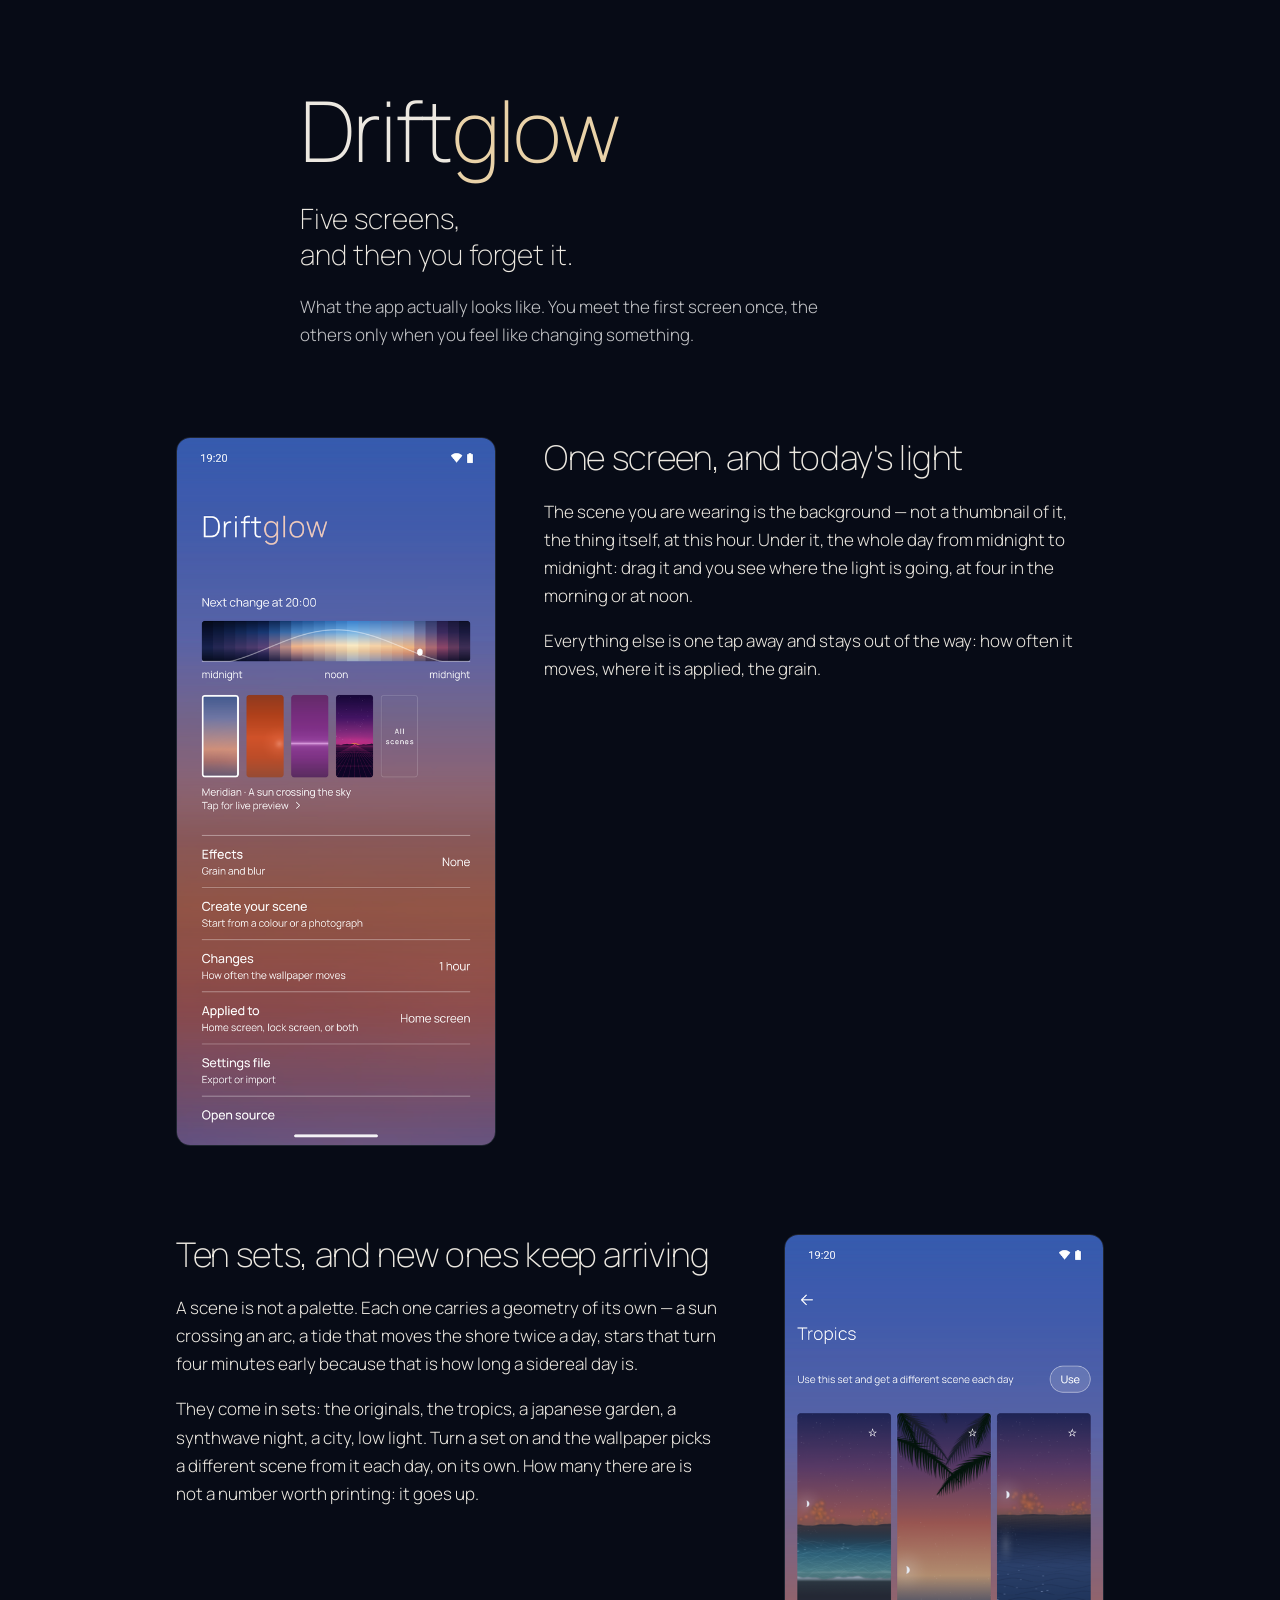
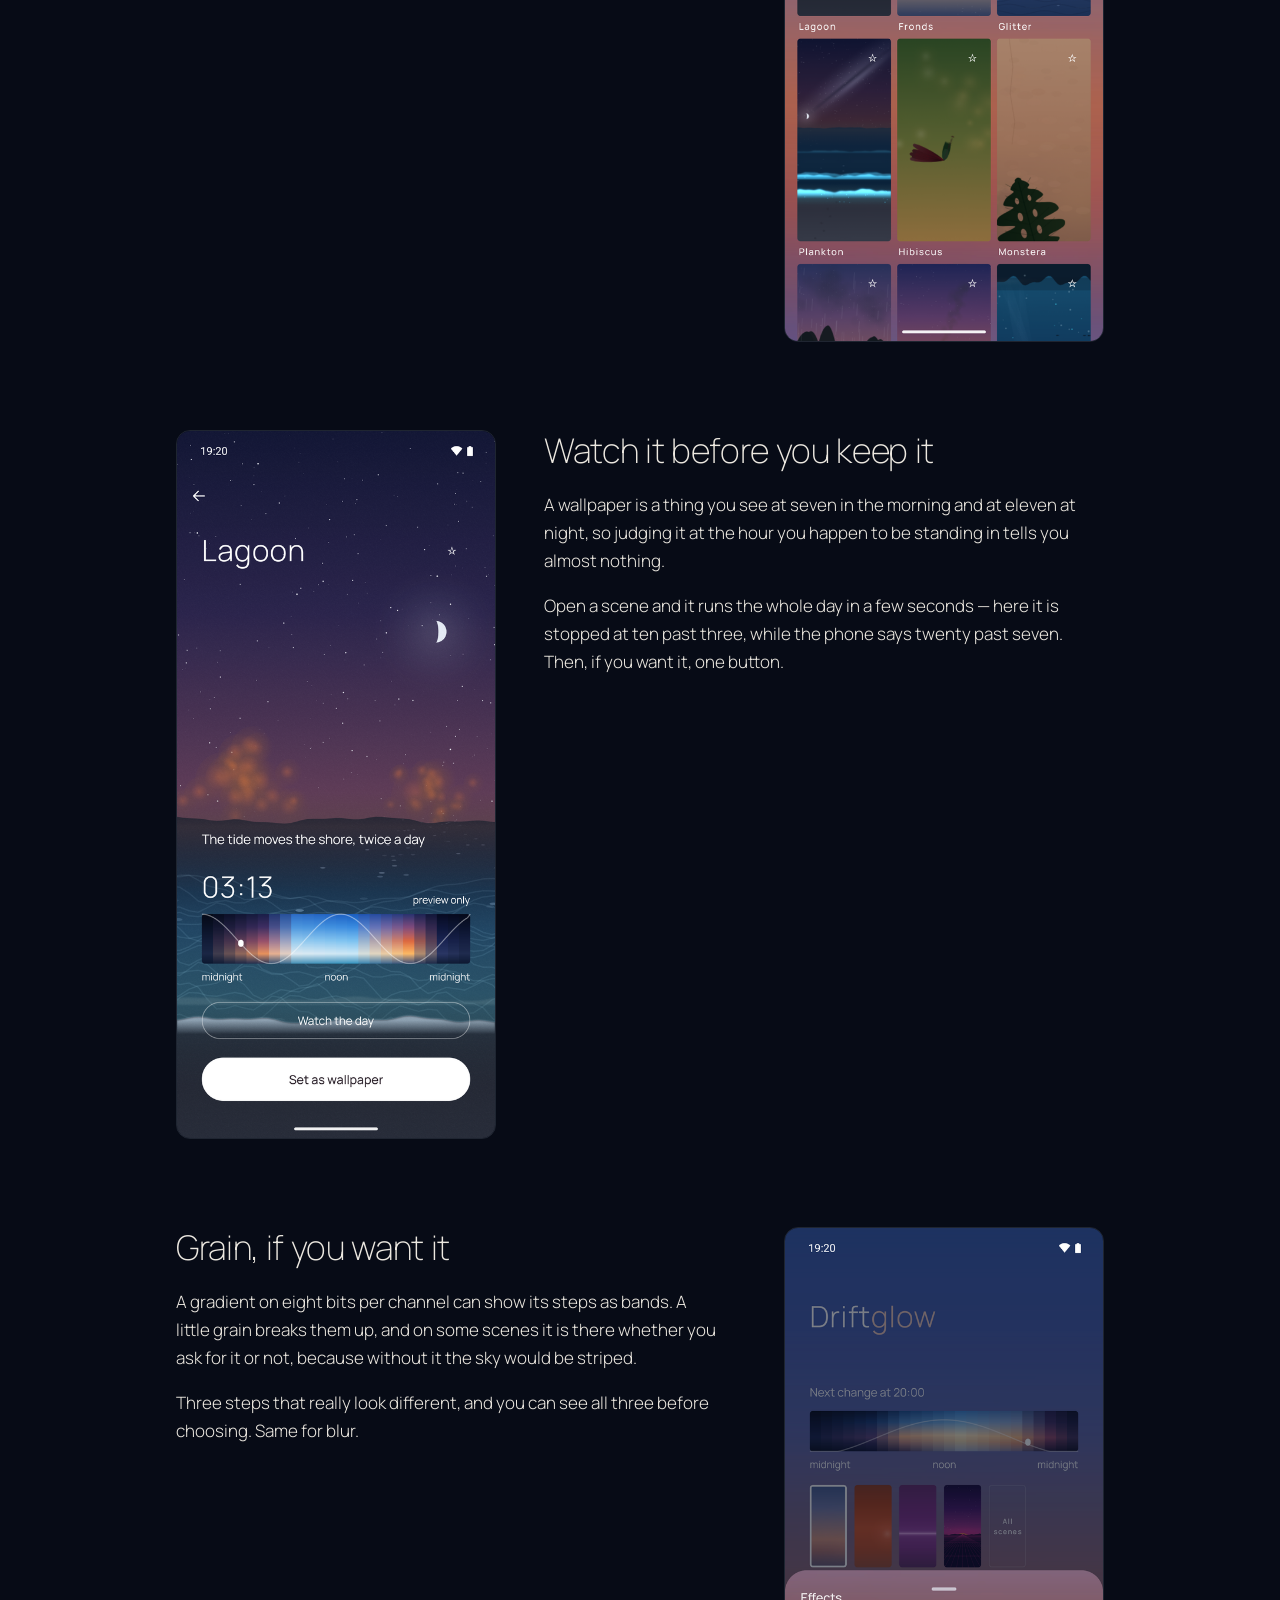
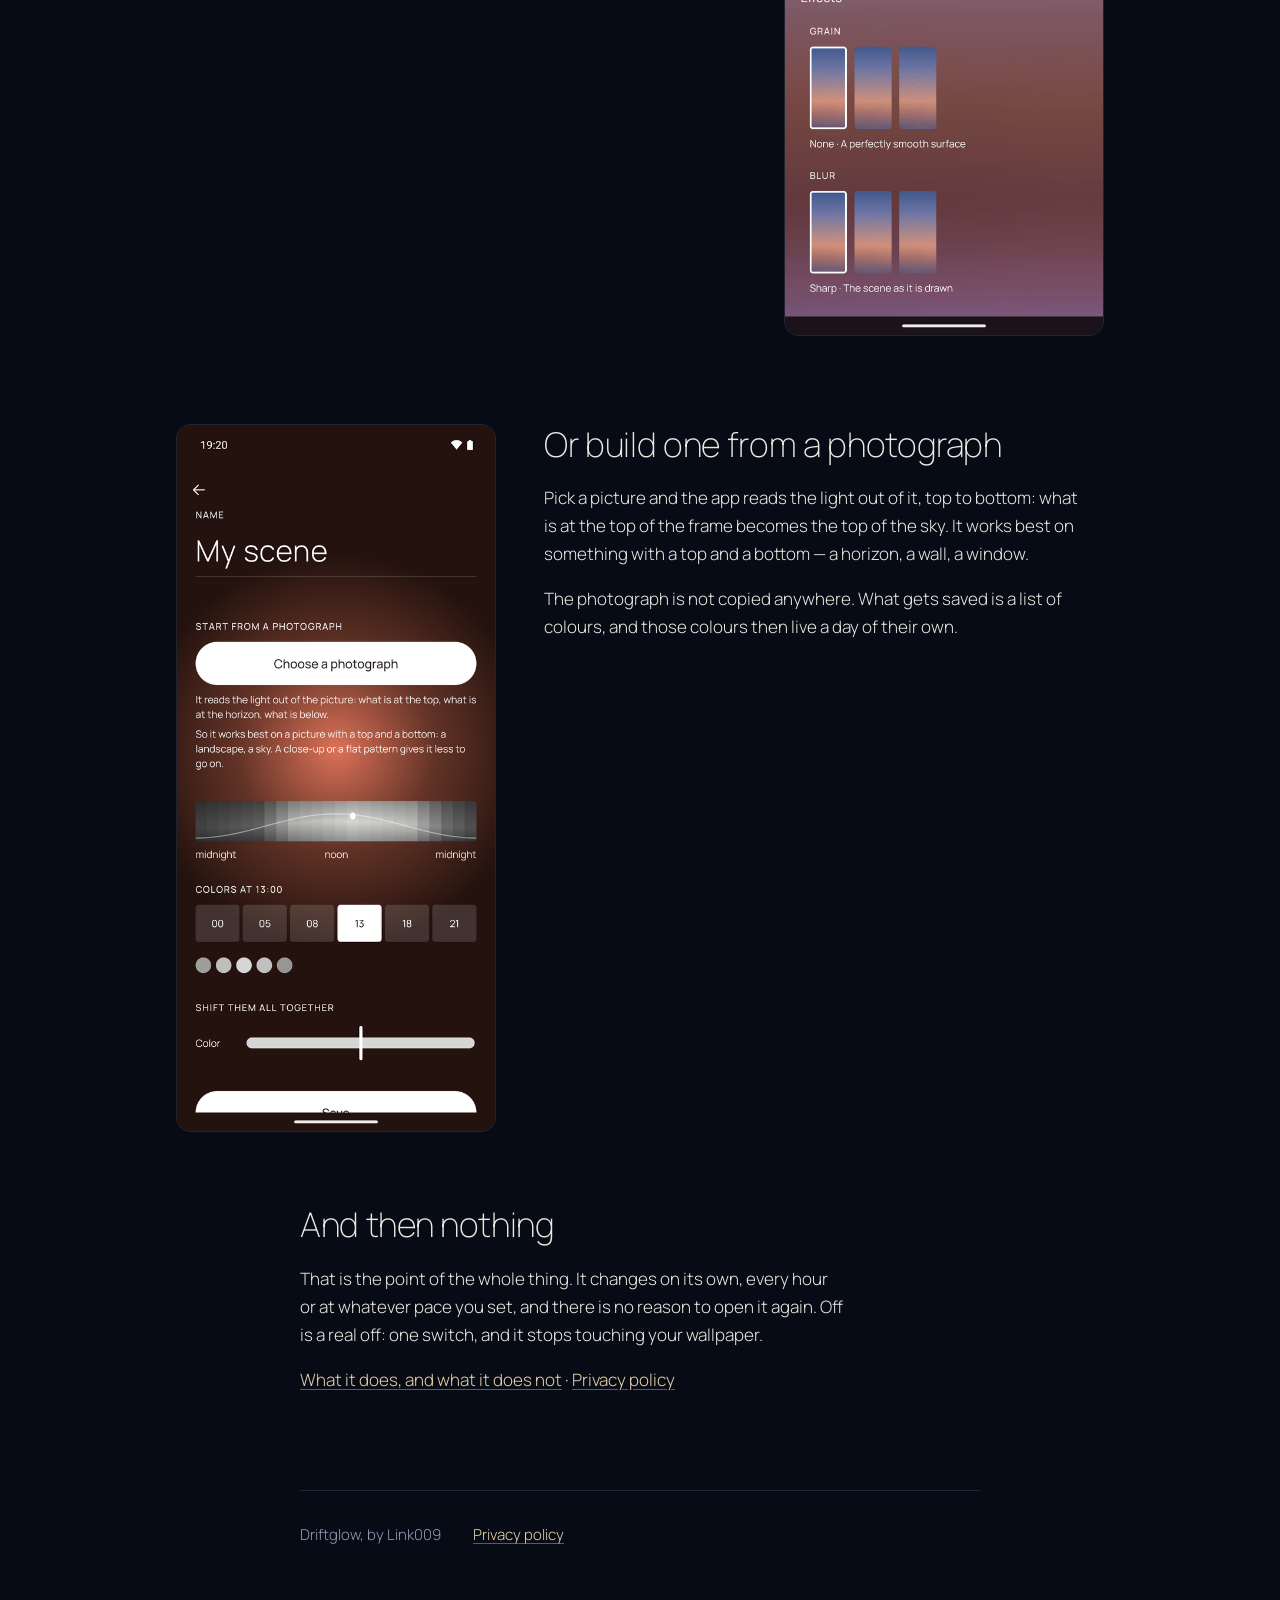
==== how.html @ 46e2f11a "Add files via upload" ====
<!doctype html>
<html lang="en">
<head>
<meta charset="utf-8">
<meta name="viewport" content="width=device-width, initial-scale=1">
<title>Using Driftglow — five screens, and then you forget it</title>
<meta name="description" content="What Driftglow looks like: today's scene, the collections, watching a scene before you keep it, grain and blur, and a scene built from your own photograph.">
<meta name="color-scheme" content="dark">
<link rel="icon" href="img/icon.png">
<link rel="preconnect" href="https://fonts.googleapis.com">
<link rel="preconnect" href="https://fonts.gstatic.com" crossorigin>
<link rel="stylesheet" href="https://fonts.googleapis.com/css2?family=Manrope:wght@200;300;500&display=swap">
<link rel="stylesheet" href="style.css">
</head>
<body>

<!--
    Le schermate sono dell'app vera, non disegni: build di release, emulatore
    Android 16, barra di sistema in vetrina - orologio fermo, niente notifiche,
    nessuna icona che dica "emulatore". Si rifanno con
    `DRIFTGLOW_VETRINA=1 bash tools/schermate.sh 36`.

    L'ora e' sempre le 19:20, in tutte, perche' una vetrina in cui l'orologio
    salta di schermata in schermata si legge come un fotomontaggio.
-->

<div class="page">

<header class="masthead">
    <h1 class="wordmark">Drift<span class="glow">glow</span></h1>
    <p class="tagline">Five screens,<br>and then you forget it.</p>
    <p class="standfirst">
        What the app actually looks like. You meet the first screen once, the
        others only when you feel like changing something.
    </p>
</header>

<section class="feature">
    <img class="card" src="img/app/home.png" width="540" height="1200"
         alt="The Driftglow home screen at 19:20: the Meridian scene behind, the day strip from midnight to midnight with a marker near evening, four scene thumbnails, and rows for effects, changes and where the wallpaper is applied.">
    <div>
        <h2>One screen, and today's light</h2>
        <p>
            The scene you are wearing is the background — not a thumbnail of
            it, the thing itself, at this hour. Under it, the whole day from
            midnight to midnight: drag it and you see where the light is
            going, at four in the morning or at noon.
        </p>
        <p>
            Everything else is one tap away and stays out of the way: how
            often it moves, where it is applied, the grain.
        </p>
    </div>
</section>

<section class="feature flip">
    <img class="card" src="img/app/collection.png" width="540" height="1200"
         alt="The Tropics collection: nine scenes side by side — a lagoon with a crescent moon, palm fronds against a violet sky, glowing plankton on dark water, a hibiscus, a monstera leaf.">
    <div>
        <h2>Ten sets, and new ones keep arriving</h2>
        <p>
            A scene is not a palette. Each one carries a geometry of its own —
            a sun crossing an arc, a tide that moves the shore twice a day,
            stars that turn four minutes early because that is how long a
            sidereal day is.
        </p>
        <p>
            They come in sets: the originals, the tropics, a japanese garden,
            a synthwave night, a city, low light. Turn a set on and the
            wallpaper picks a different scene from it each day, on its own.
            How many there are is not a number worth printing: it goes up.
        </p>
    </div>
</section>

<section class="feature">
    <img class="card" src="img/app/scene.png" width="540" height="1200"
         alt="The Lagoon scene open at 03:13, marked preview only: a crescent moon over a dark lagoon, the day strip below, and two buttons — Watch the day, and Set as wallpaper.">
    <div>
        <h2>Watch it before you keep it</h2>
        <p>
            A wallpaper is a thing you see at seven in the morning and at
            eleven at night, so judging it at the hour you happen to be
            standing in tells you almost nothing.
        </p>
        <p>
            Open a scene and it runs the whole day in a few seconds — here it
            is stopped at ten past three, while the phone says twenty past
            seven. Then, if you want it, one button.
        </p>
    </div>
</section>

<section class="feature flip">
    <img class="card" src="img/app/effects.png" width="540" height="1200"
         alt="The effects sheet: three grain previews side by side, from a perfectly smooth surface to a visible texture, and below them three blur previews.">
    <div>
        <h2>Grain, if you want it</h2>
        <p>
            A gradient on eight bits per channel can show its steps as bands.
            A little grain breaks them up, and on some scenes it is there
            whether you ask for it or not, because without it the sky would be
            striped.
        </p>
        <p>
            Three steps that really look different, and you can see all three
            before choosing. Same for blur.
        </p>
    </div>
</section>

<section class="feature">
    <img class="card" src="img/app/create.png" width="540" height="1200"
         alt="The scene editor: a name, a button to choose a photograph, the day strip, six key hours from midnight to nine at night, and a slider that shifts all the colours together.">
    <div>
        <h2>Or build one from a photograph</h2>
        <p>
            Pick a picture and the app reads the light out of it, top to
            bottom: what is at the top of the frame becomes the top of the
            sky. It works best on something with a top and a bottom — a
            horizon, a wall, a window.
        </p>
        <p>
            The photograph is not copied anywhere. What gets saved is a list
            of colours, and those colours then live a day of their own.
        </p>
    </div>
</section>

<!-- Senza immagine, quindi senza `.feature`: quella e' una griglia a due
     colonne, e una colonna vuota schiaccerebbe il testo in venti rem. -->
<section>
    <div>
        <h2>And then nothing</h2>
        <p>
            That is the point of the whole thing. It changes on its own, every
            hour or at whatever pace you set, and there is no reason to open
            it again. Off is a real off: one switch, and it stops touching
            your wallpaper.
        </p>
        <p class="fine">
            <a href="index.html">What it does, and what it does not</a> ·
            <a href="privacy.html">Privacy policy</a>
        </p>
    </div>
</section>

<footer>
    <span>Driftglow, by Link009</span>
    <a href="privacy.html">Privacy policy</a>
</footer>

</div>

</body>
</html>
---- style.css ----
/*
    The colors are not chosen here: they are taken.

    Every value below is one of the color stops of Meridian, the app's first
    scene, copied from its source. Same rule as the icon and the store cards:
    the site's color and the product's color are the same number.
*/
:root {
    --night: #050a19;
    --deep: #0a1230;
    --slate: #17214c;
    --dusk: #251f4c;
    --rose: #8e4668;
    --amber: #f0b389;
    --sky-blue: #79b4e4;
    --cream: #faeac4;
    --sand: #e9d2a8;

    --ground: #070b16;
    --text: #ece8e0;
    --muted: #8f9db4;
    --on-sky: rgba(255, 255, 255, 0.76);
    --rule: rgba(155, 175, 194, 0.16);

    --measure: 34rem;
    --page: 46rem;
    --wide: 58rem;
}

*,
*::before,
*::after {
    box-sizing: border-box;
}

html {
    -webkit-text-size-adjust: 100%;
}

body {
    margin: 0;
    background: var(--ground);
    color: var(--text);
    font-family: Manrope, "Segoe UI", system-ui, sans-serif;
    font-weight: 300;
    font-size: 1.0625rem;
    line-height: 1.65;
    -webkit-font-smoothing: antialiased;
}

.page {
    max-width: var(--page);
    margin: 0 auto;
    padding: 0 1.75rem;
}

/* ------------------------------------------------------------------ sky */

.hero {
    position: relative;
    isolation: isolate;
    padding-bottom: 4rem;
}

/*
    The sky at the current hour.

    day.js paints the real gradient from day.json; this is the fallback for
    when scripts do not run - a still day rather than a black rectangle.
*/
.sky {
    position: absolute;
    inset: 0;
    z-index: -2;
    background: linear-gradient(
        to bottom,
        #3477c1 0%,
        var(--sky-blue) 30%,
        var(--cream) 62%,
        var(--sand) 72%,
        #8a93ad 100%
    );
}

/*
    The veil, the same idea the app calls Ink.

    Without it, at noon a white heading would land on the cream horizon band
    and disappear. It is not uniform: heavier at the top where the text is,
    nearly opaque at the bottom where the sky dissolves into the page.
*/
.hero::after {
    content: "";
    position: absolute;
    inset: 0;
    z-index: -1;
    background: linear-gradient(
        to bottom,
        rgba(7, 11, 22, 0.52) 0%,
        rgba(7, 11, 22, 0.38) 34%,
        rgba(7, 11, 22, 0.62) 64%,
        rgba(7, 11, 22, 0.94) 88%,
        rgb(7, 11, 22) 100%
    );
}

/* --------------------------------------------------------------- header */

.masthead {
    padding: 5.5rem 0 0;
}

.wordmark {
    font-size: clamp(3rem, 11vw, 5.25rem);
    font-weight: 200;
    letter-spacing: -0.02em;
    line-height: 1;
    margin: 0;
}

.wordmark .glow {
    color: var(--sand);
}

.tagline {
    font-size: clamp(1.25rem, 3.4vw, 1.75rem);
    font-weight: 200;
    line-height: 1.3;
    margin: 1.75rem 0 0;
}

.standfirst {
    color: var(--on-sky);
    max-width: var(--measure);
    margin: 1.25rem 0 0;
}

/* ------------------------------------------------------------ the strip */

.day {
    margin: 3.5rem 0 0;
}

/*
    Twenty-four columns, one per hour, each holding that hour's vertical
    gradient: the same thing the app shows under its title.

    The background declared here is the no-JavaScript fallback, covered by the
    columns as soon as they arrive.
*/
.ribbon {
    position: relative;
    display: flex;
    height: 5.5rem;
    border-radius: 0.5rem;
    overflow: hidden;
    background: linear-gradient(
        to right,
        #17214c 0%,
        #5b4276 21%,
        #f0b389 33%,
        #faeac4 54%,
        #f0b47e 75%,
        #8e4668 88%,
        #17214c 100%
    );
}

.ribbon.live {
    cursor: ew-resize;
    touch-action: none;
}

.ribbon .col {
    flex: 1 1 0;
}

.ribbon .mark {
    position: absolute;
    top: 0;
    bottom: 0;
    width: 2px;
    margin-left: -1px;
    background: #fff;
    box-shadow: 0 0 10px rgba(0, 0, 0, 0.55);
    transition: left 0.18s ease-out;
}

.ribbon:focus-visible {
    outline: 2px solid var(--sand);
    outline-offset: 3px;
}

.day-labels {
    display: flex;
    justify-content: space-between;
    margin: 0.625rem 0 0;
    color: var(--on-sky);
    font-size: 0.875rem;
}

.day-hint {
    margin: 1.5rem 0 0;
    color: var(--on-sky);
    font-size: 0.9375rem;
}

/*
    L'invito a vedere l'app.

    Un bordo e non una sottolineatura: dentro un paragrafo il link si legge
    come una nota, qui deve leggersi come una porta. Tondo e sottile perche'
    sta sopra il cielo, e un rettangolo pieno li' sarebbe un francobollo
    appiccicato sul gradiente.
*/
.guarda {
    margin: 2.25rem 0 0;
}

.guarda a {
    display: inline-block;
    padding: 0.7rem 1.2rem;
    border: 1px solid rgba(240, 179, 137, 0.35);
    border-radius: 999px;
    color: var(--amber);
    text-decoration: none;
    font-size: 0.9375rem;
    transition: border-color 0.18s ease, background-color 0.18s ease;
}

.guarda a:hover {
    border-color: var(--amber);
    background: rgba(240, 179, 137, 0.08);
}

/* -------------------------------------------------------------- sections */

section {
    padding: 4.5rem 0 0;
}

h2 {
    font-size: clamp(1.5rem, 4vw, 2.125rem);
    font-weight: 200;
    letter-spacing: -0.01em;
    line-height: 1.2;
    margin: 0 0 1.25rem;
}

p {
    max-width: var(--measure);
}

/*
    Card and text side by side, and the card changes side.

    The cards step outside the text column because inside it their headline
    would be unreadable, and a card you cannot read may as well be a
    screenshot. Alternating the side gives the page a rhythm.

    They are the very same images that go on the Play Store, drawn by the app
    from its own components.
*/
.feature {
    position: relative;
    left: 50%;
    transform: translateX(-50%);
    width: min(var(--wide), calc(100vw - 3.5rem));
    display: grid;
    grid-template-columns: minmax(0, 20rem) minmax(0, 1fr);
    gap: 3rem;
    align-items: start;
    padding-top: 5.5rem;
}

/*
    Flipping is not only reordering.

    The columns are narrow-wide; sending the card last with `order` put it in
    the wide one and it came out twice the size of the others. The measures
    have to swap with it.
*/
.feature.flip {
    grid-template-columns: minmax(0, 1fr) minmax(0, 20rem);
}

.feature.flip .card {
    order: 2;
}

.card {
    width: 100%;
    height: auto;
    display: block;
    border-radius: 0.875rem;
    border: 1px solid var(--rule);
}

.plain {
    list-style: none;
    padding: 0;
    margin: 0;
    max-width: var(--measure);
}

.plain li {
    padding: 0.5rem 0 0.5rem 1.5rem;
    position: relative;
}

.plain li::before {
    content: "";
    position: absolute;
    left: 0;
    top: 1.4em;
    width: 0.5rem;
    height: 1px;
    background: var(--sand);
}

/* ------------------------------------------------------------- timeline */

/*
    The roadmap is drawn as a day, because the product is.

    The first version was a hairline rule with round dots, solid above and
    dashed below. It said the right thing and it said it in a language the app
    does not speak: nowhere in Driftglow is there a dashed border.

    So the rule became a gradient, and the dots became hours of it. Each
    shipped item takes its color from where it sits - deep blue, sky, cream,
    sand, rose - which is a day from before dawn to after sunset, and is
    exactly how a scene is written: a handful of key colors at a handful of key
    hours. Five things that exist, five hours of light.

    Then the light runs out. What is not built yet gets no color and no glow,
    only a faint ring on a rule that has faded to almost nothing - the part of
    the day that has not happened. Nobody has to be told which half is which.
*/
.eyebrow {
    margin: 3.5rem 0 1.75rem;
    font-size: 0.8125rem;
    letter-spacing: 0.14em;
    text-transform: uppercase;
    color: var(--muted);
}

.timeline {
    position: relative;
    list-style: none;
    margin: 0;
    padding: 0;
    max-width: var(--measure);
}

/*
    One rule for the whole list, not a segment per item.

    A gradient only reads as a gradient if it runs across the whole thing;
    cut into five pieces, each piece is a flat color and the day is gone.
*/
.timeline::before {
    content: "";
    position: absolute;
    left: 0.28125rem;
    top: 1rem;
    bottom: 1.75rem;
    width: 1px;
    background: linear-gradient(
        to bottom,
        var(--slate) 0%,
        var(--sky-blue) 22%,
        var(--cream) 46%,
        var(--sand) 66%,
        var(--amber) 82%,
        var(--rose) 96%,
        transparent 100%
    );
}

.timeline li {
    position: relative;
    padding: 0 0 2.25rem 2.25rem;
}

/*
    The dot is a light, not a bullet.

    A flat disc on a dark ground reads as punctuation. The halo is what makes
    it read as something lit, and it is the same trick the scenes use: a small
    core and a wide, very faint surround.
*/
.timeline li::after {
    content: "";
    position: absolute;
    left: 0;
    top: 0.5rem;
    width: 0.4375rem;
    height: 0.4375rem;
    border-radius: 50%;
    background: var(--sand);
    box-shadow: 0 0 0.75rem 0.0625rem currentColor;
    color: var(--sand);
}

.timeline li:nth-child(1)::after { background: var(--sky-blue); color: rgba(121, 180, 228, 0.55); }
.timeline li:nth-child(2)::after { background: var(--cream);    color: rgba(250, 234, 196, 0.5); }
.timeline li:nth-child(3)::after { background: var(--sand);     color: rgba(233, 210, 168, 0.5); }
.timeline li:nth-child(4)::after { background: var(--amber);    color: rgba(240, 179, 137, 0.55); }
.timeline li:nth-child(5)::after { background: var(--rose);     color: rgba(142, 70, 104, 0.75); }

/* ------------------------------------------- the part of the day to come */

.timeline.ahead::before {
    background: linear-gradient(
        to bottom,
        rgba(155, 175, 194, 0.22) 0%,
        rgba(155, 175, 194, 0.10) 55%,
        transparent 100%
    );
}

.timeline.ahead li::after {
    background: transparent;
    border: 1px solid var(--muted);
    box-shadow: none;
    /* Il cerchio ha un bordo, quindi la scatola cresce: si toglie da dove sta. */
    left: -0.03125rem;
    top: 0.46875rem;
}

.timeline h3 {
    font-size: 1.0625rem;
    font-weight: 400;
    letter-spacing: 0;
    line-height: 1.35;
    margin: 0 0 0.375rem;
}

.timeline p {
    margin: 0;
    color: var(--muted);
    font-size: 0.9375rem;
}

/* ---------------------------------------------------------------- invite */

/*
    L'invito al test chiuso. TEMPORANEO: si toglie insieme alla sezione.

    E' l'unico riquadro di tutta la pagina, e lo e' per una ragione e non per
    decorazione: tutto il resto qui descrive, questo chiede. Un bordo dice
    "questa e' un'altra cosa" senza bisogno di scriverlo.

    Il colore d'accento e' l'ambra, la stessa del quarto punto della linea del
    tempo - il pomeriggio. Non un rosso o un verde da avviso: la pagina non ha
    nessun altro colore che urla, e uno solo per un invito temporaneo sarebbe
    la cosa piu' vistosa del sito per la meno duratura.
*/
.invite {
    max-width: var(--measure);
    margin-top: 2rem;
    padding: 2rem 2rem 1.75rem;
    border: 1px solid rgba(240, 179, 137, 0.28);
    border-radius: 0.75rem;
    background: rgba(240, 179, 137, 0.045);
}

.invite h2 {
    font-size: clamp(1.25rem, 3vw, 1.625rem);
    margin-bottom: 1rem;
}

.invite a {
    color: var(--amber);
}

/*
    Qui la numerazione dice qualcosa: e' una sequenza vera, e il secondo passo
    e' quello che tutti saltano - iscriversi al gruppo non fa niente finche'
    non si apre anche il collegamento di adesione. Numerarli e' l'unico modo di
    dire "in quest'ordine, e nessuno e' facoltativo".
*/
.steps {
    counter-reset: step;
    list-style: none;
    margin: 1.5rem 0 0;
    padding: 0;
}

.steps li {
    counter-increment: step;
    position: relative;
    padding: 0 0 1.25rem 2.25rem;
}

.steps li::before {
    content: counter(step);
    position: absolute;
    left: 0;
    top: 0.05rem;
    width: 1.5rem;
    height: 1.5rem;
    border-radius: 50%;
    border: 1px solid rgba(240, 179, 137, 0.4);
    color: var(--amber);
    font-size: 0.8125rem;
    line-height: 1.45rem;
    text-align: center;
    font-variant-numeric: tabular-nums;
}

.invite .fine {
    margin: 0.5rem 0 0;
    color: var(--muted);
    font-size: 0.9375rem;
}

/* ---------------------------------------------------------------- footer */

footer {
    margin: 6rem 0 0;
    padding: 2rem 0 4rem;
    border-top: 1px solid var(--rule);
    color: var(--muted);
    font-size: 0.9375rem;
    display: flex;
    flex-wrap: wrap;
    gap: 0.5rem 2rem;
}

a {
    color: var(--sand);
    text-decoration-color: rgba(233, 210, 168, 0.4);
    text-underline-offset: 0.2em;
}

a:hover {
    text-decoration-color: var(--sand);
}

a:focus-visible {
    outline: 2px solid var(--sand);
    outline-offset: 3px;
    border-radius: 2px;
}

/* --------------------------------------------------------- privacy page */

.doc {
    max-width: var(--measure);
    padding-top: 4rem;
}

.doc h1 {
    font-size: clamp(2rem, 6vw, 2.75rem);
    font-weight: 200;
    letter-spacing: -0.015em;
    margin: 0;
}

.doc .updated {
    color: var(--muted);
    font-size: 0.9375rem;
    margin: 0.5rem 0 0;
}

.doc h2 {
    margin-top: 3rem;
    font-size: 1.375rem;
}

.doc strong {
    font-weight: 500;
    color: var(--text);
}

.doc code {
    font-family: ui-monospace, "Cascadia Mono", Consolas, monospace;
    font-size: 0.9em;
    color: var(--sky-blue);
}

.short {
    font-size: 1.375rem;
    font-weight: 200;
    line-height: 1.45;
    border-left: 2px solid var(--sand);
    padding-left: 1.25rem;
    margin: 1.5rem 0 0;
}

.back {
    display: inline-block;
    margin-top: 3rem;
}

@media (max-width: 46rem) {
    .feature {
        grid-template-columns: minmax(0, 1fr);
        gap: 2rem;
        max-width: 26rem;
    }

    .feature.flip .card {
        order: 0;
    }
}

@media (prefers-reduced-motion: reduce) {
    .ribbon .mark {
        transition: none;
    }
}
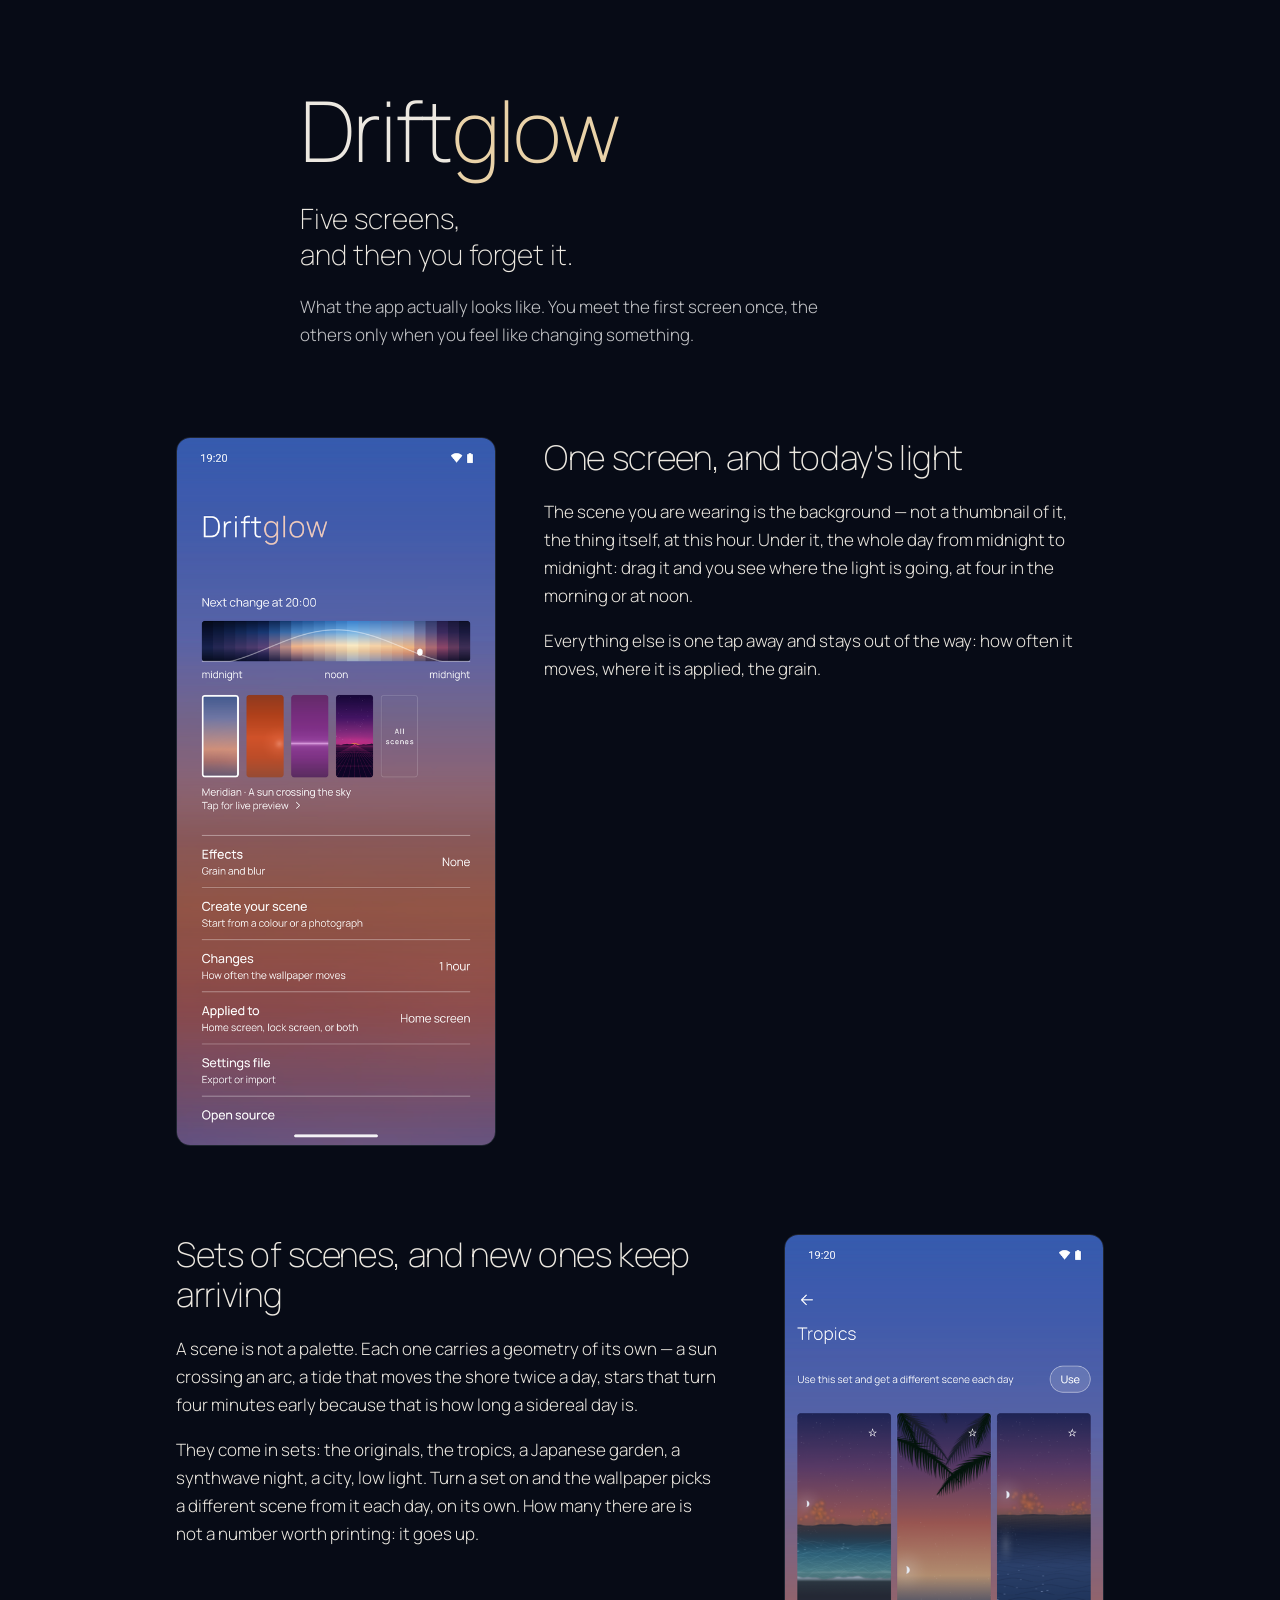
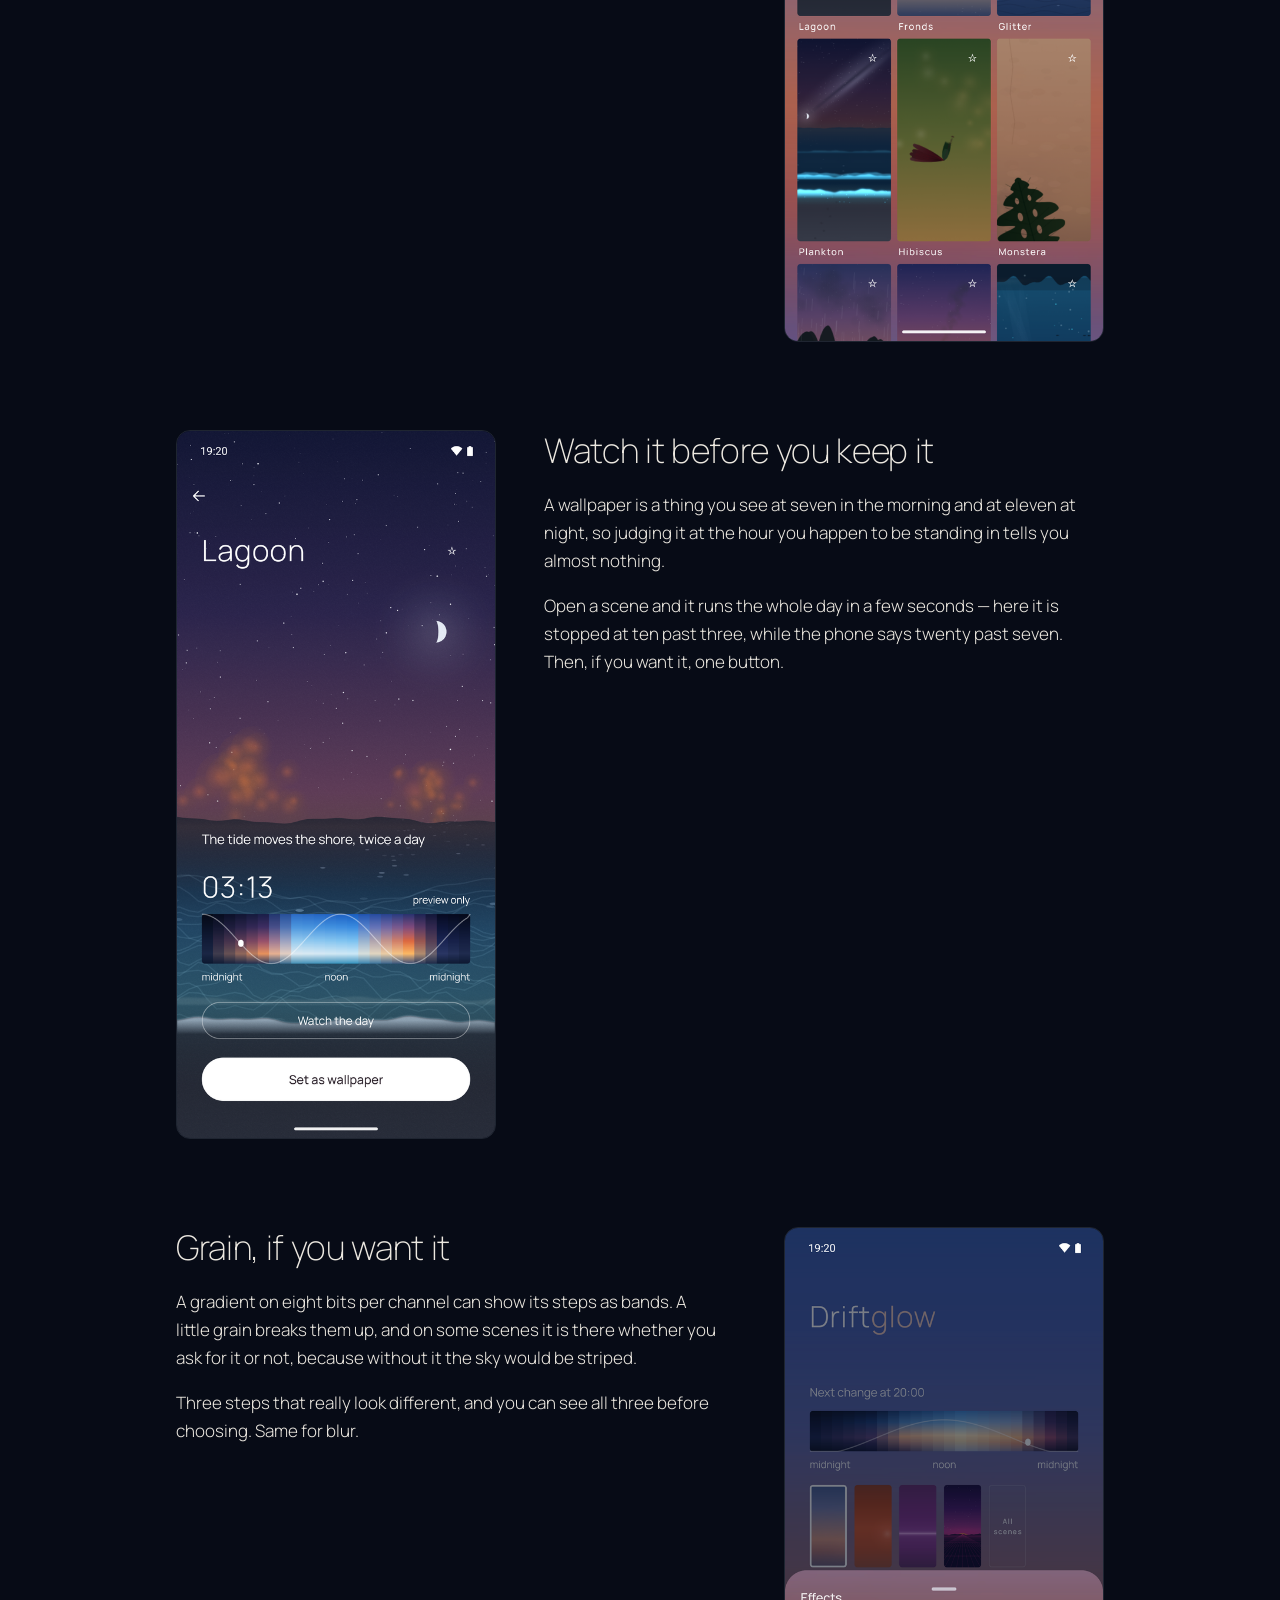
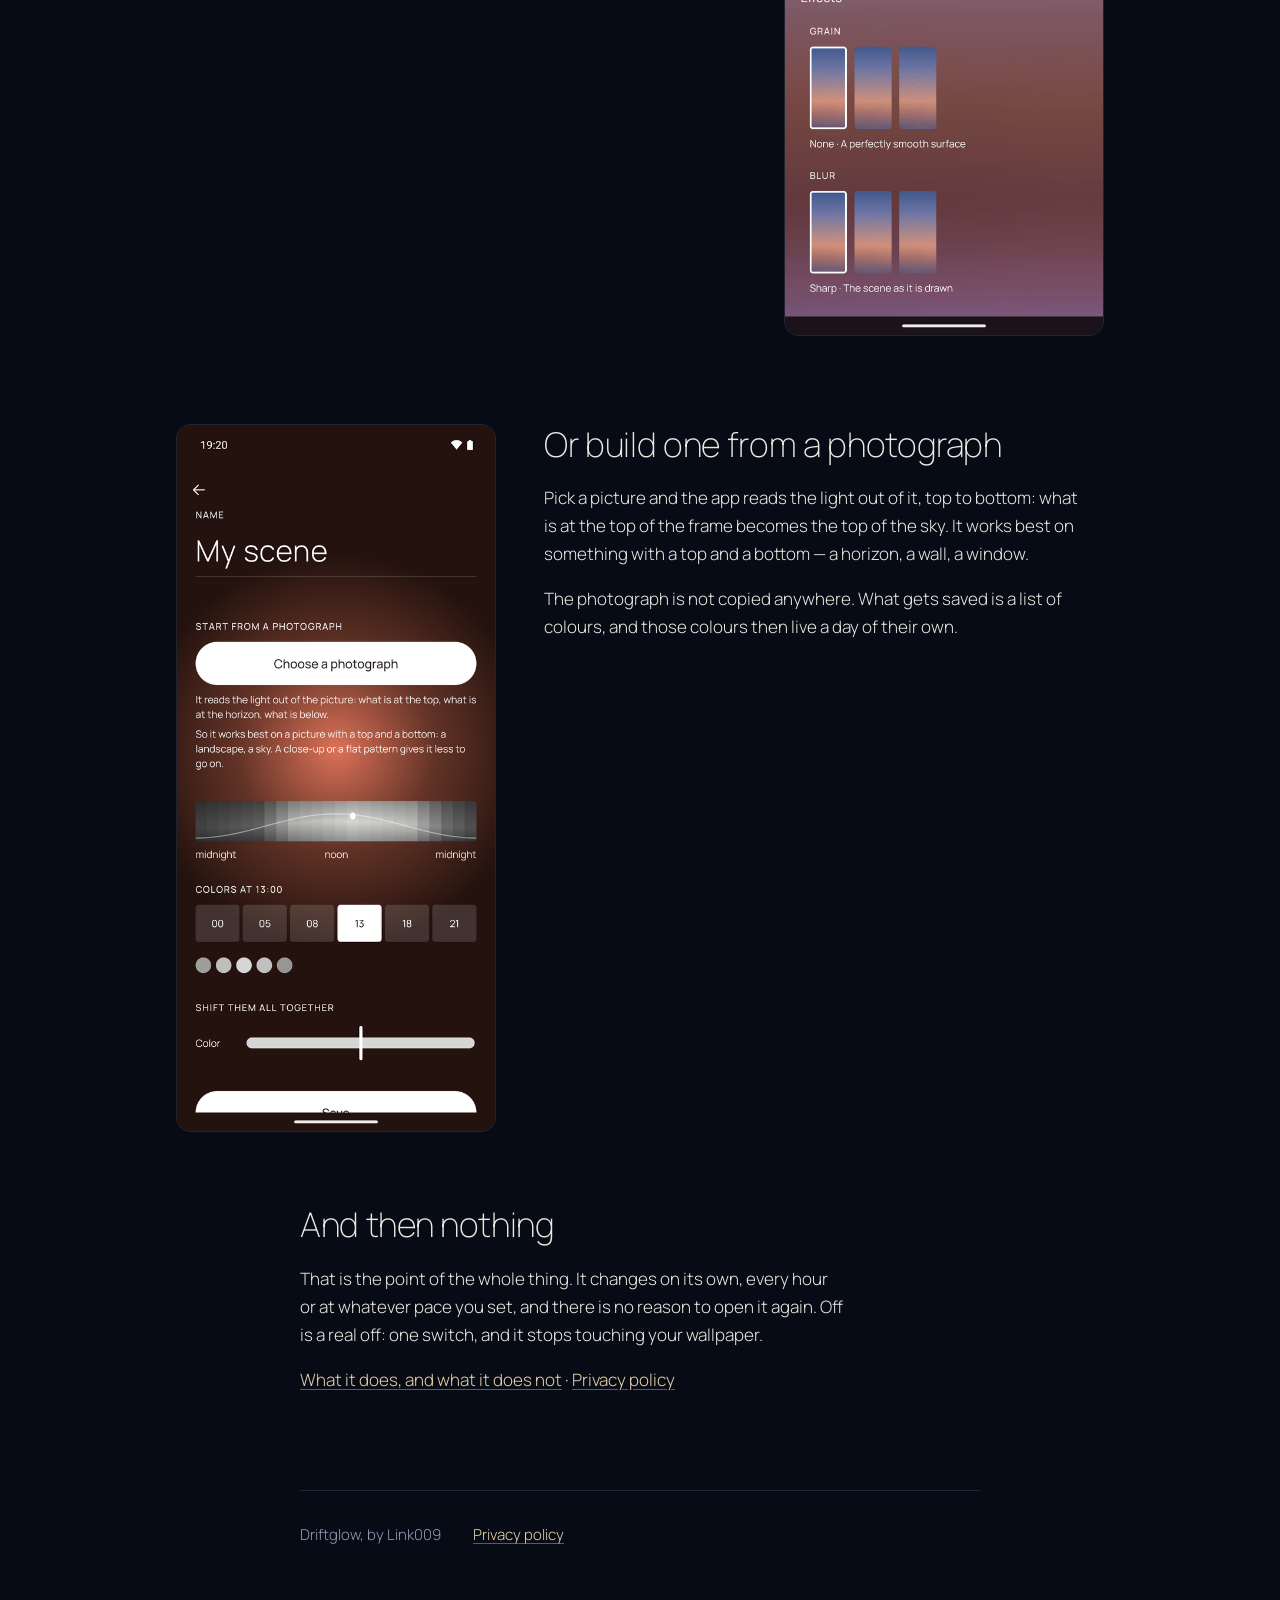
==== commit ee8da6d7: "Add files via upload" ====
--- a/how.html
+++ b/how.html
@@ -55,9 +55,9 @@
 
 <section class="feature flip">
     <img class="card" src="img/app/collection.png" width="540" height="1200"
-         alt="The Tropics collection: nine scenes side by side — a lagoon with a crescent moon, palm fronds against a violet sky, glowing plankton on dark water, a hibiscus, a monstera leaf.">
+         alt="The Tropics collection: its scenes side by side — a lagoon with a crescent moon, palm fronds against a violet sky, glowing plankton on dark water, a hibiscus, a monstera leaf.">
     <div>
-        <h2>Ten sets, and new ones keep arriving</h2>
+        <h2>Sets of scenes, and new ones keep arriving</h2>
         <p>
             A scene is not a palette. Each one carries a geometry of its own —
             a sun crossing an arc, a tide that moves the shore twice a day,
@@ -65,7 +65,7 @@
             sidereal day is.
         </p>
         <p>
-            They come in sets: the originals, the tropics, a japanese garden,
+            They come in sets: the originals, the tropics, a Japanese garden,
             a synthwave night, a city, low light. Turn a set on and the
             wallpaper picks a different scene from it each day, on its own.
             How many there are is not a number worth printing: it goes up.
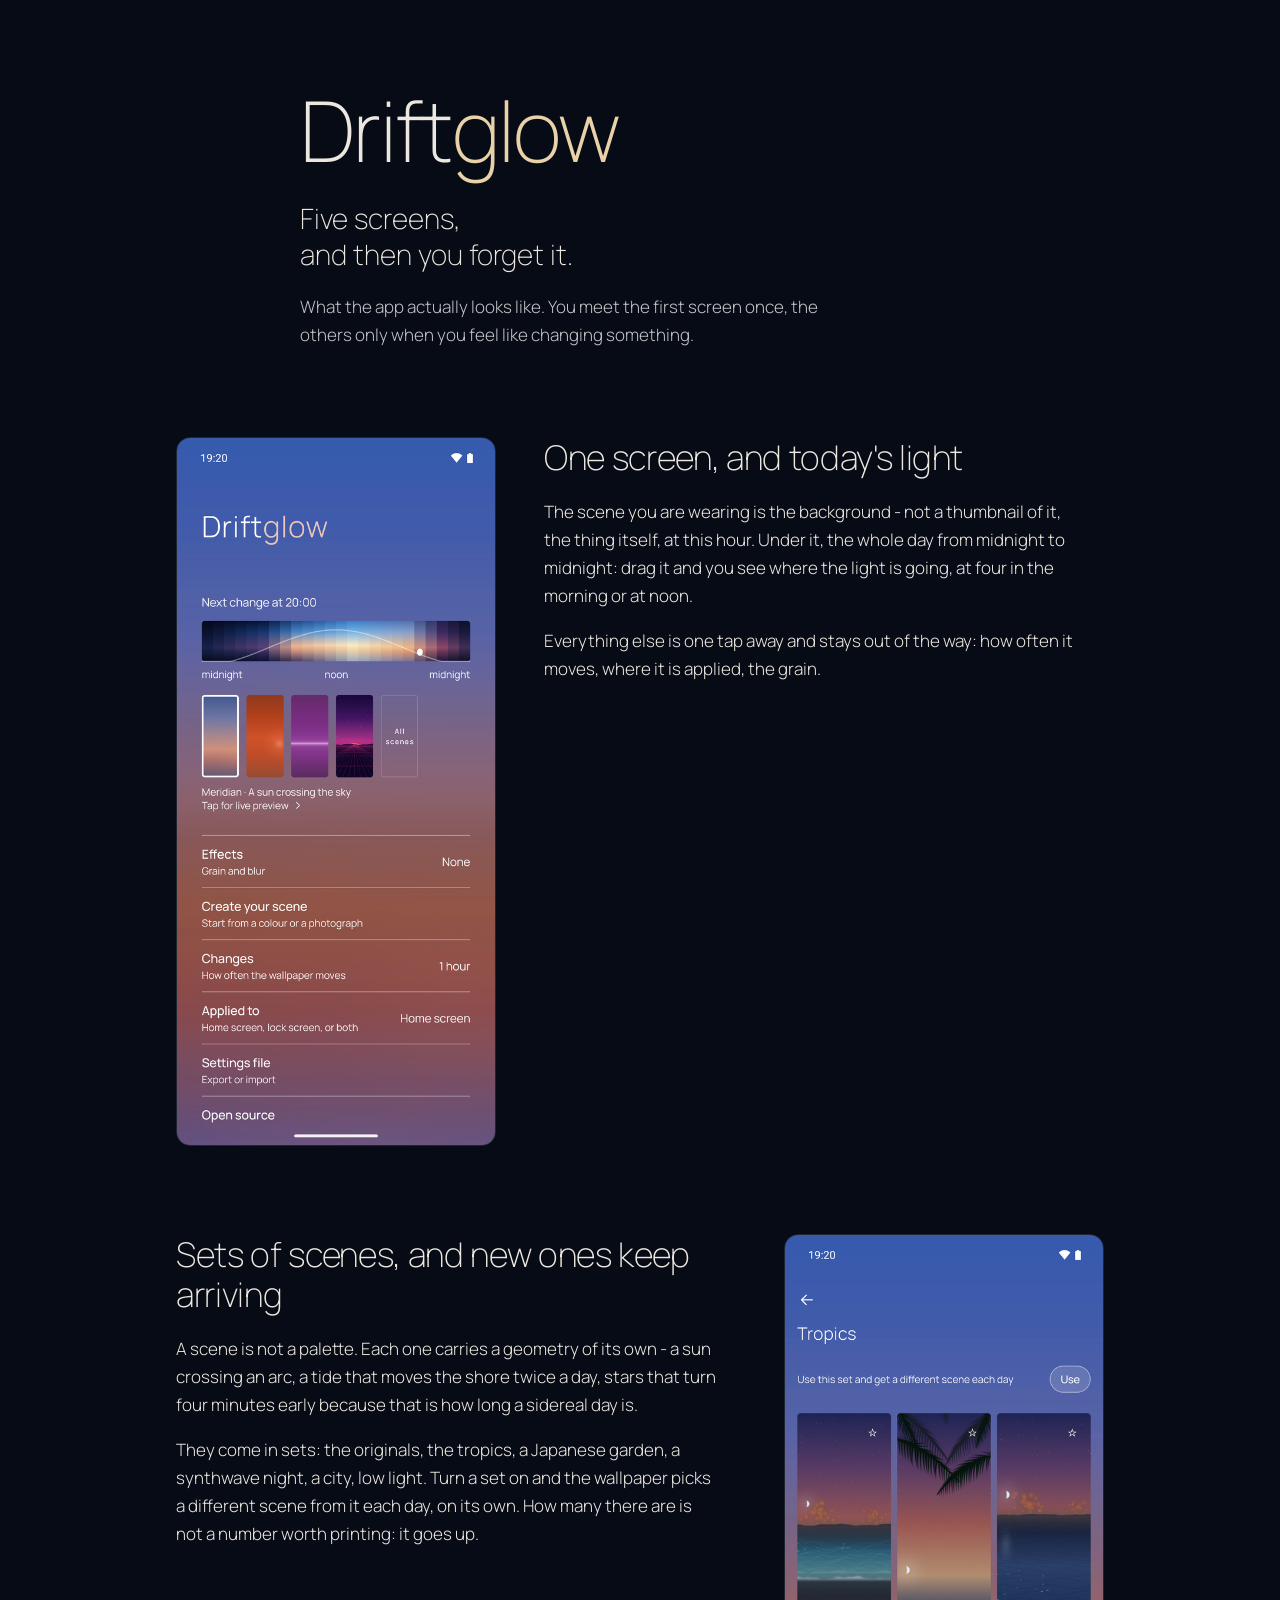
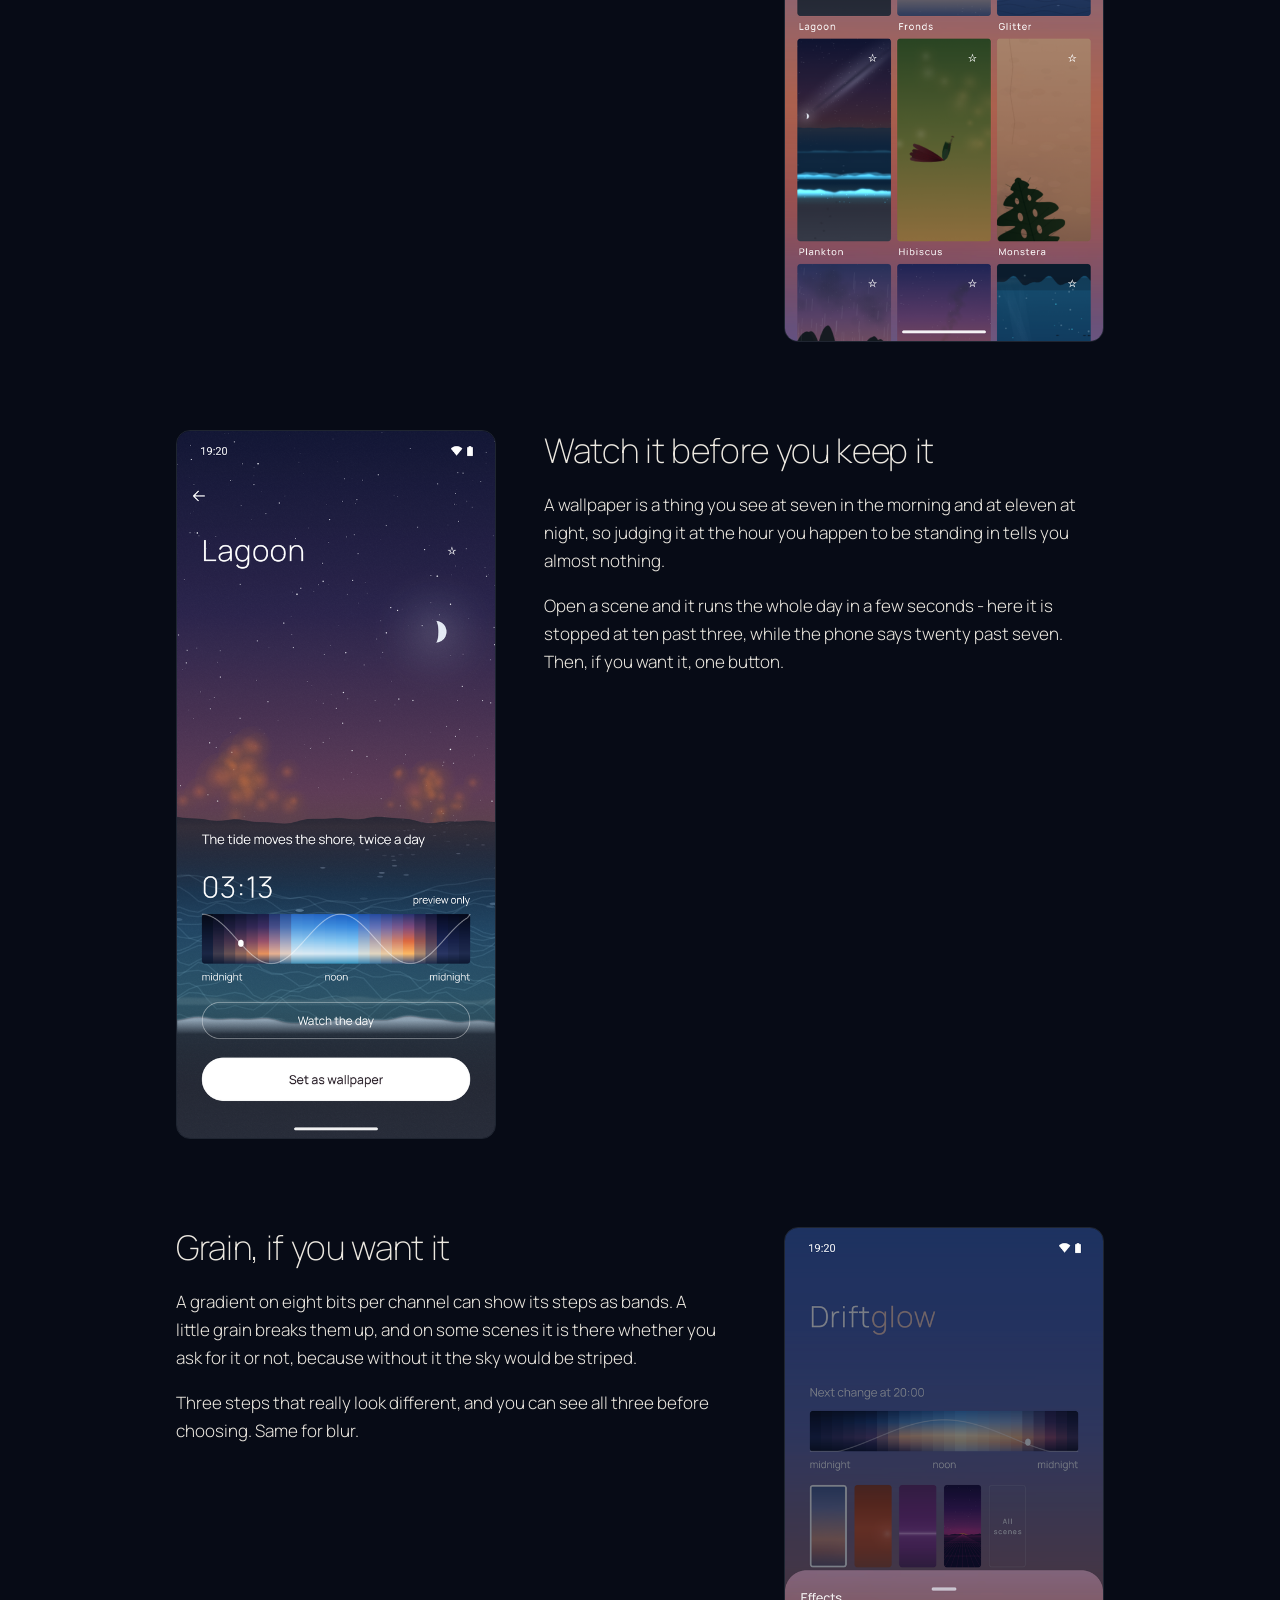
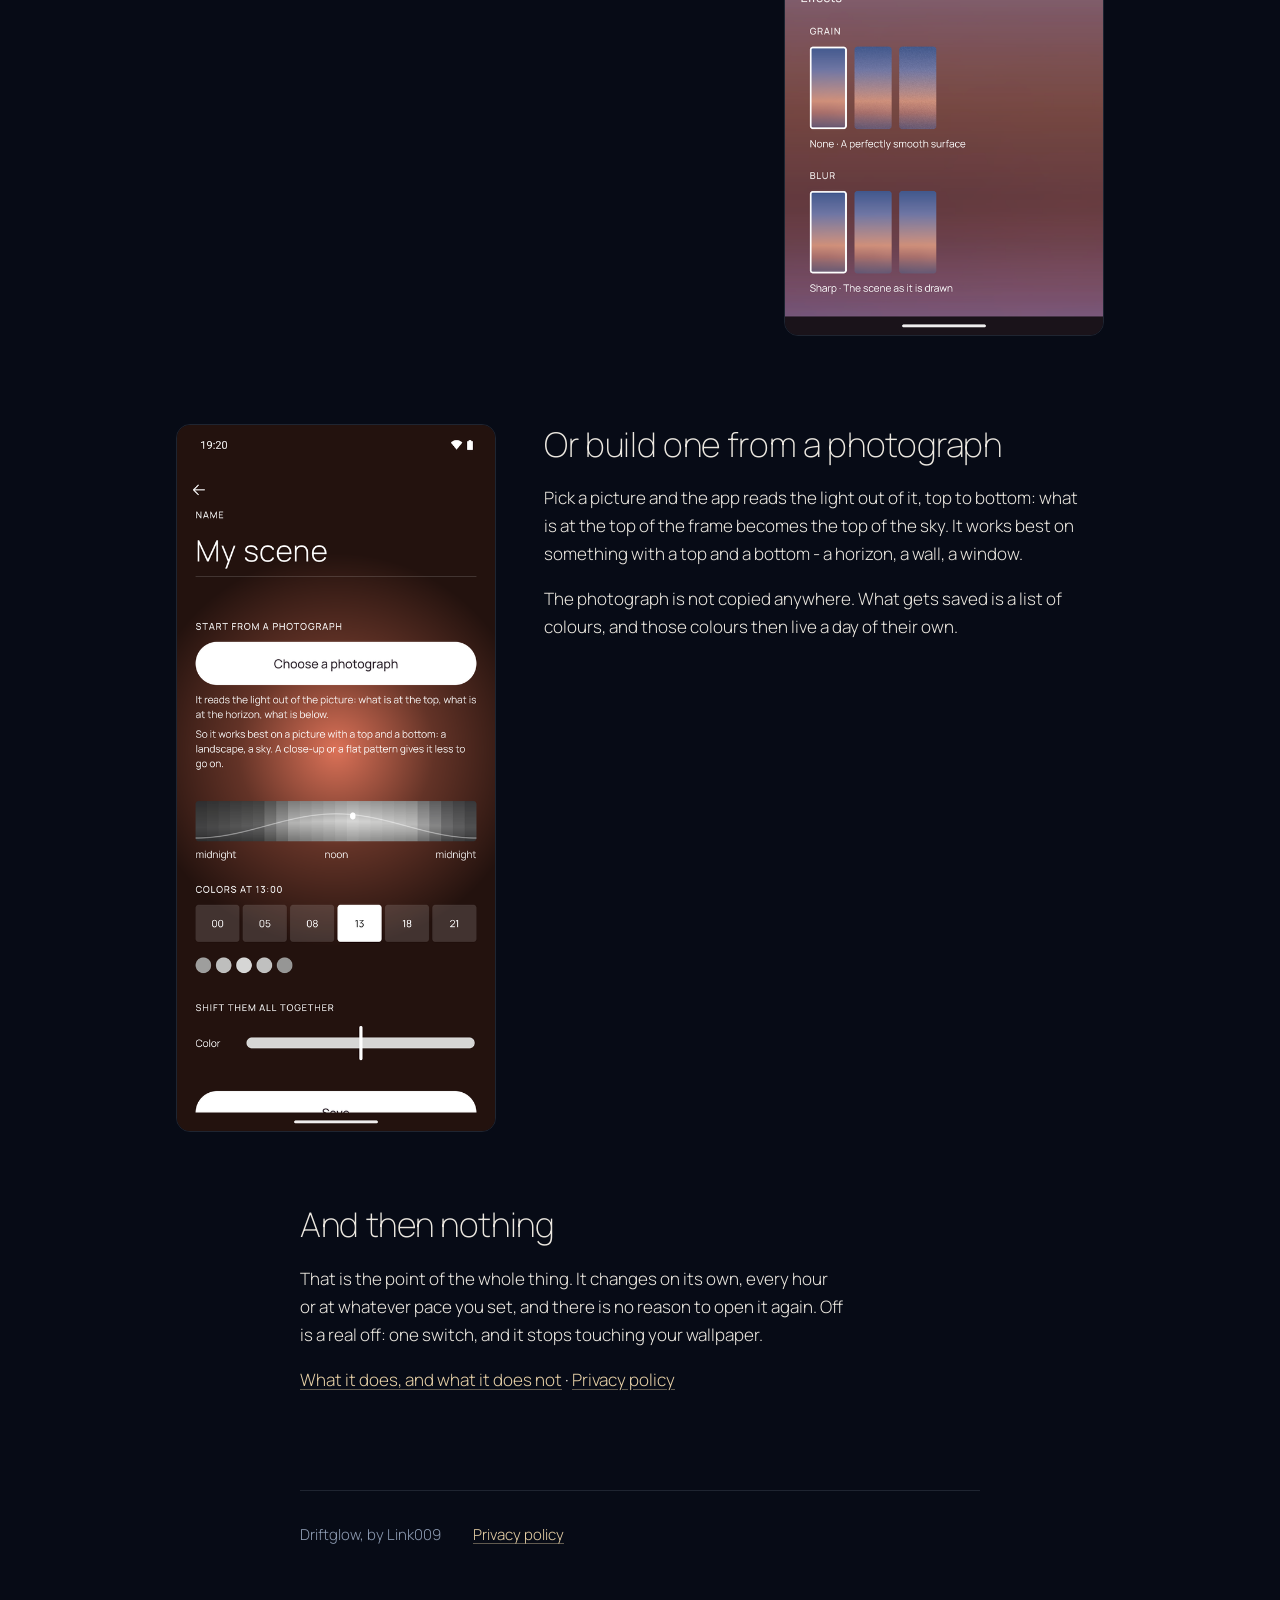
==== commit 6aec98ab: "Add files via upload" ====
--- a/how.html
+++ b/how.html
@@ -3,7 +3,7 @@
 <head>
 <meta charset="utf-8">
 <meta name="viewport" content="width=device-width, initial-scale=1">
-<title>Using Driftglow — five screens, and then you forget it</title>
+<title>Using Driftglow - five screens, and then you forget it</title>
 <meta name="description" content="What Driftglow looks like: today's scene, the collections, watching a scene before you keep it, grain and blur, and a scene built from your own photograph.">
 <meta name="color-scheme" content="dark">
 <link rel="icon" href="img/icon.png">
@@ -41,7 +41,7 @@
     <div>
         <h2>One screen, and today's light</h2>
         <p>
-            The scene you are wearing is the background — not a thumbnail of
+            The scene you are wearing is the background - not a thumbnail of
             it, the thing itself, at this hour. Under it, the whole day from
             midnight to midnight: drag it and you see where the light is
             going, at four in the morning or at noon.
@@ -55,11 +55,11 @@
 
 <section class="feature flip">
     <img class="card" src="img/app/collection.png" width="540" height="1200"
-         alt="The Tropics collection: its scenes side by side — a lagoon with a crescent moon, palm fronds against a violet sky, glowing plankton on dark water, a hibiscus, a monstera leaf.">
+         alt="The Tropics collection: its scenes side by side - a lagoon with a crescent moon, palm fronds against a violet sky, glowing plankton on dark water, a hibiscus, a monstera leaf.">
     <div>
         <h2>Sets of scenes, and new ones keep arriving</h2>
         <p>
-            A scene is not a palette. Each one carries a geometry of its own —
+            A scene is not a palette. Each one carries a geometry of its own -
             a sun crossing an arc, a tide that moves the shore twice a day,
             stars that turn four minutes early because that is how long a
             sidereal day is.
@@ -75,7 +75,7 @@
 
 <section class="feature">
     <img class="card" src="img/app/scene.png" width="540" height="1200"
-         alt="The Lagoon scene open at 03:13, marked preview only: a crescent moon over a dark lagoon, the day strip below, and two buttons — Watch the day, and Set as wallpaper.">
+         alt="The Lagoon scene open at 03:13, marked preview only: a crescent moon over a dark lagoon, the day strip below, and two buttons - Watch the day, and Set as wallpaper.">
     <div>
         <h2>Watch it before you keep it</h2>
         <p>
@@ -84,7 +84,7 @@
             standing in tells you almost nothing.
         </p>
         <p>
-            Open a scene and it runs the whole day in a few seconds — here it
+            Open a scene and it runs the whole day in a few seconds - here it
             is stopped at ten past three, while the phone says twenty past
             seven. Then, if you want it, one button.
         </p>
@@ -117,7 +117,7 @@
         <p>
             Pick a picture and the app reads the light out of it, top to
             bottom: what is at the top of the frame becomes the top of the
-            sky. It works best on something with a top and a bottom — a
+            sky. It works best on something with a top and a bottom - a
             horizon, a wall, a window.
         </p>
         <p>
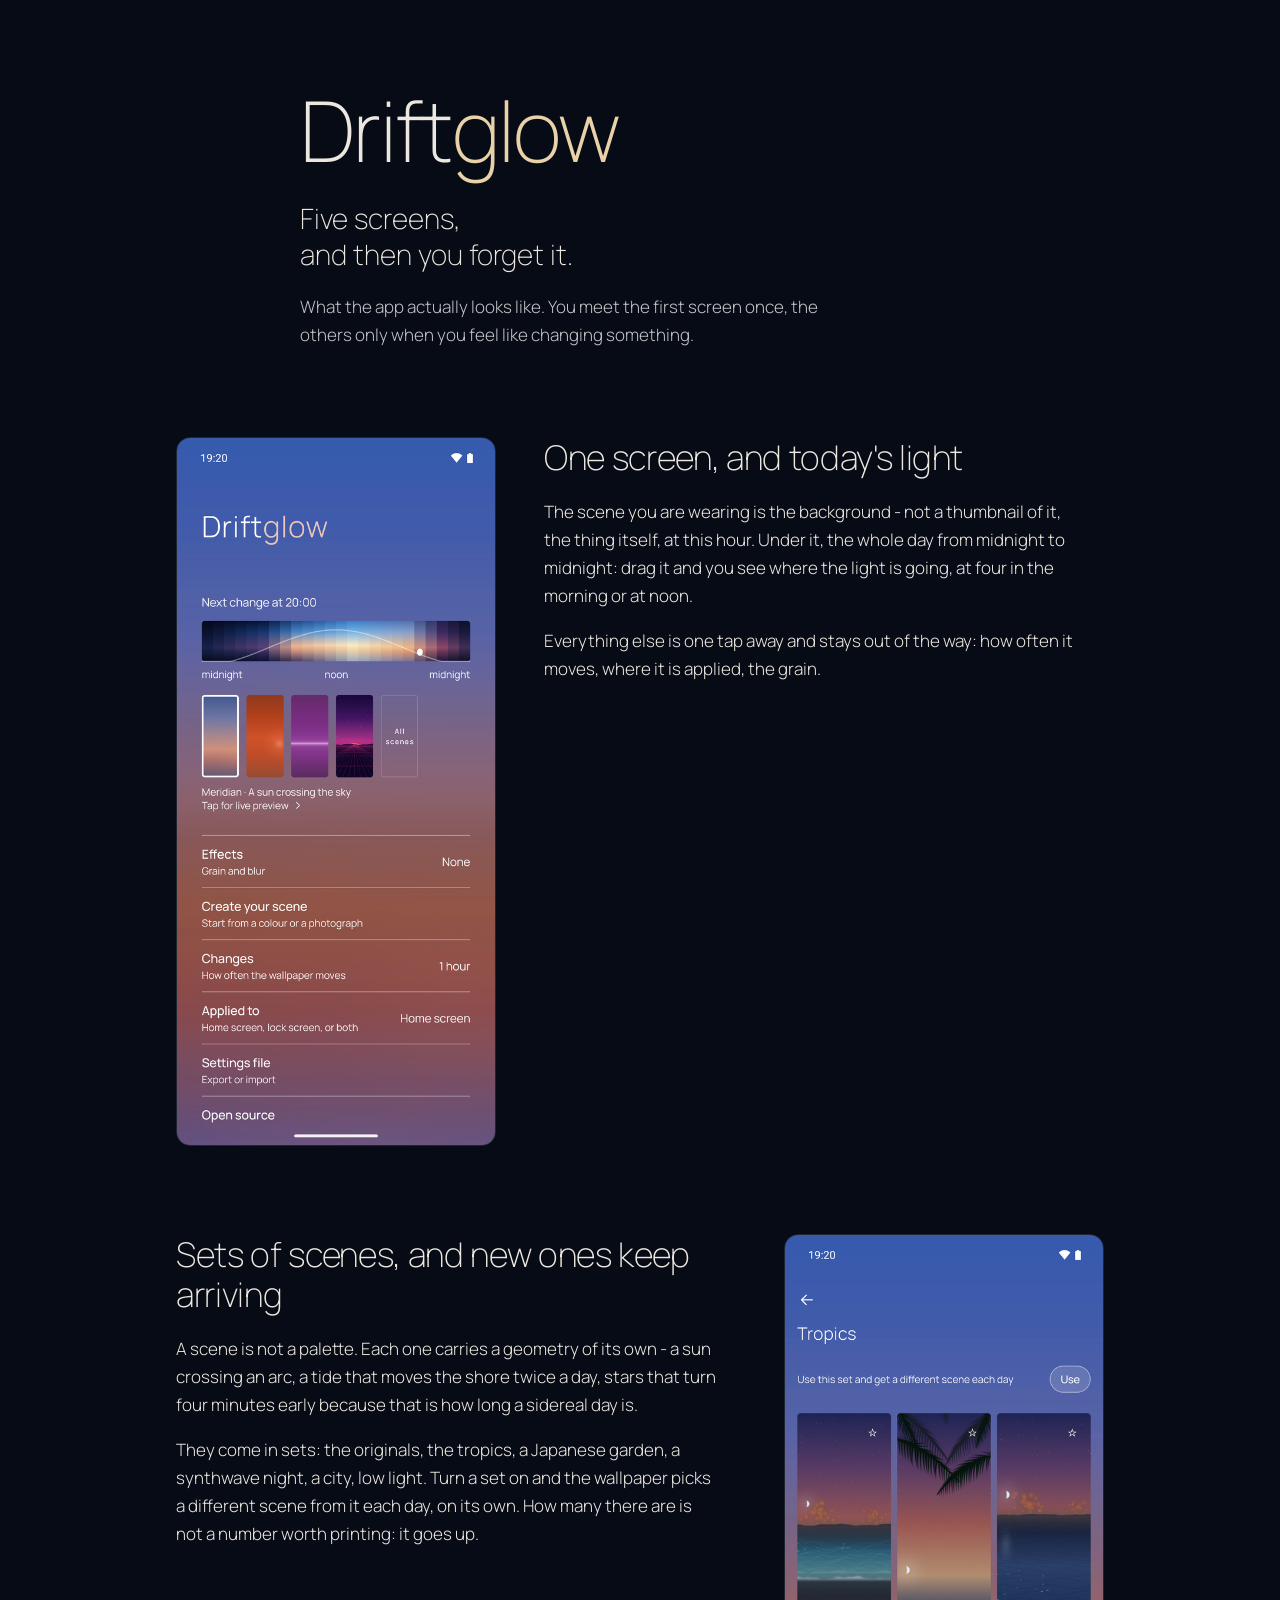
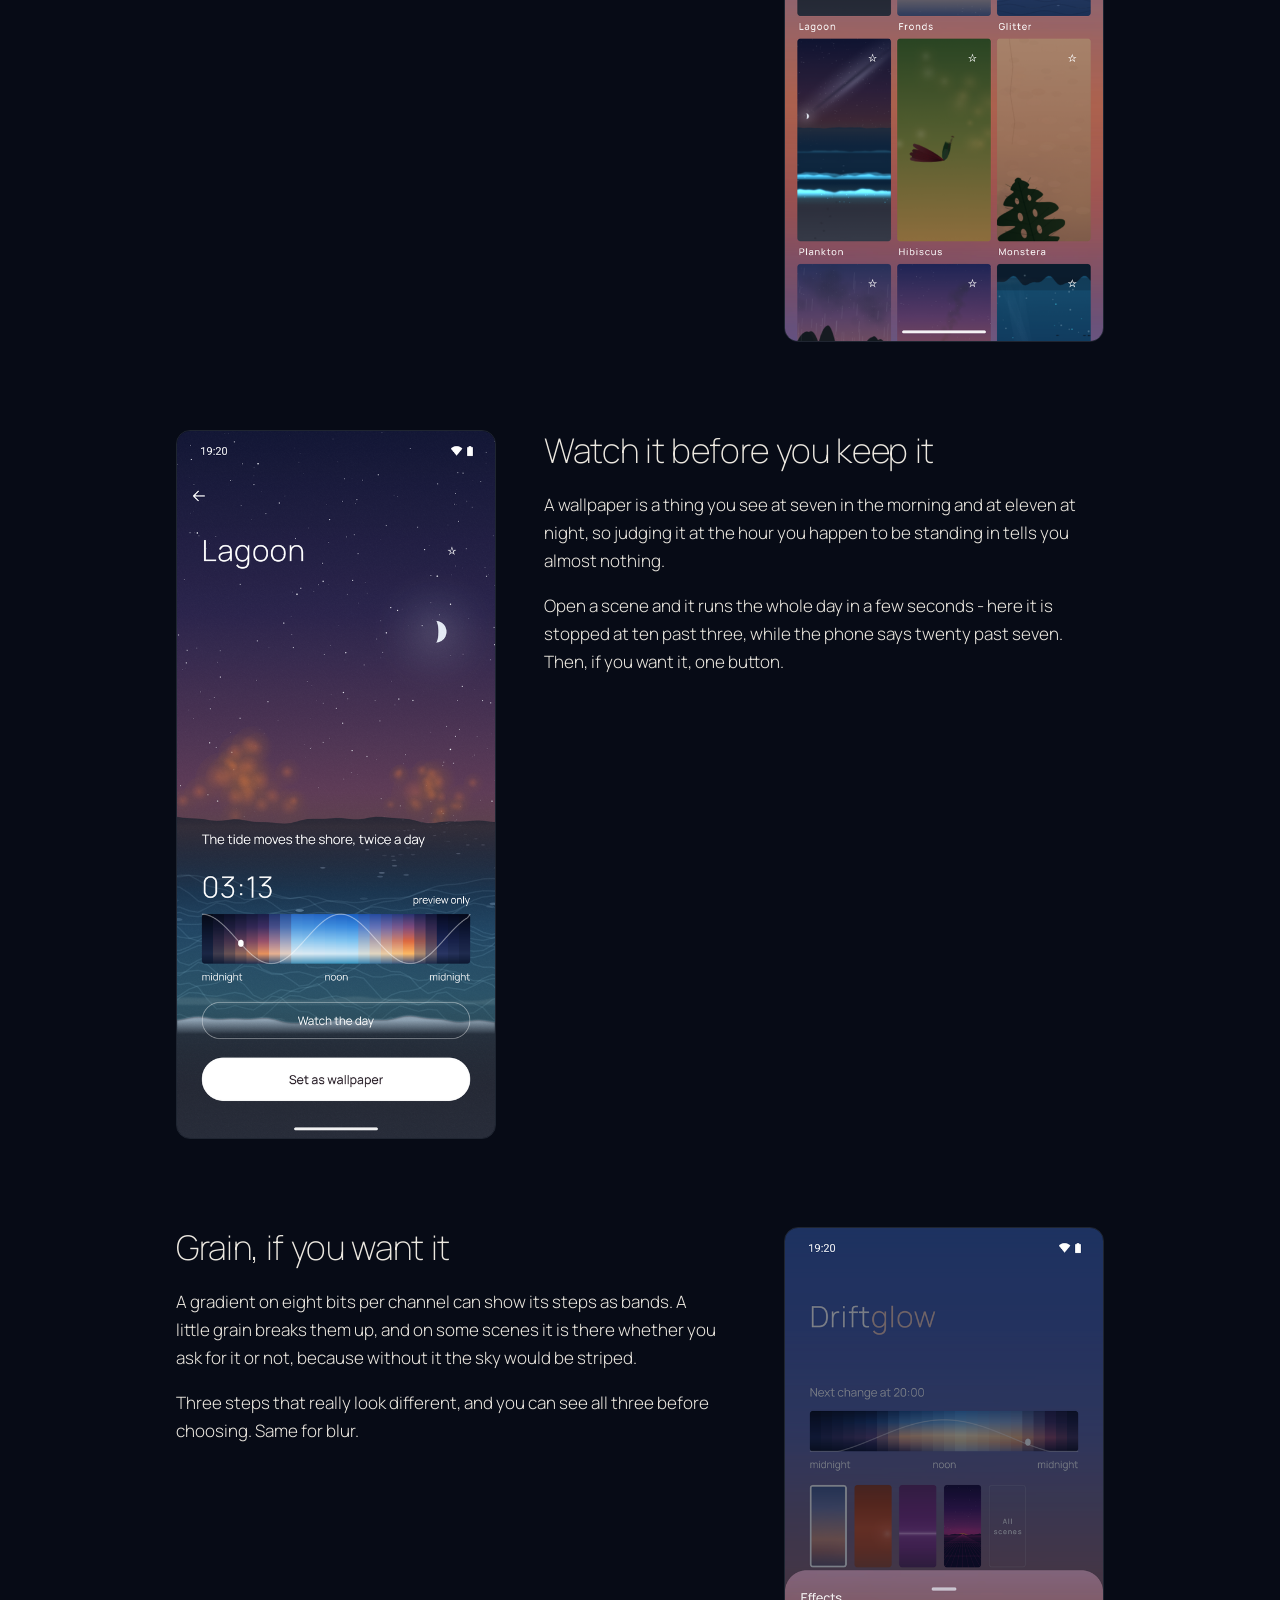
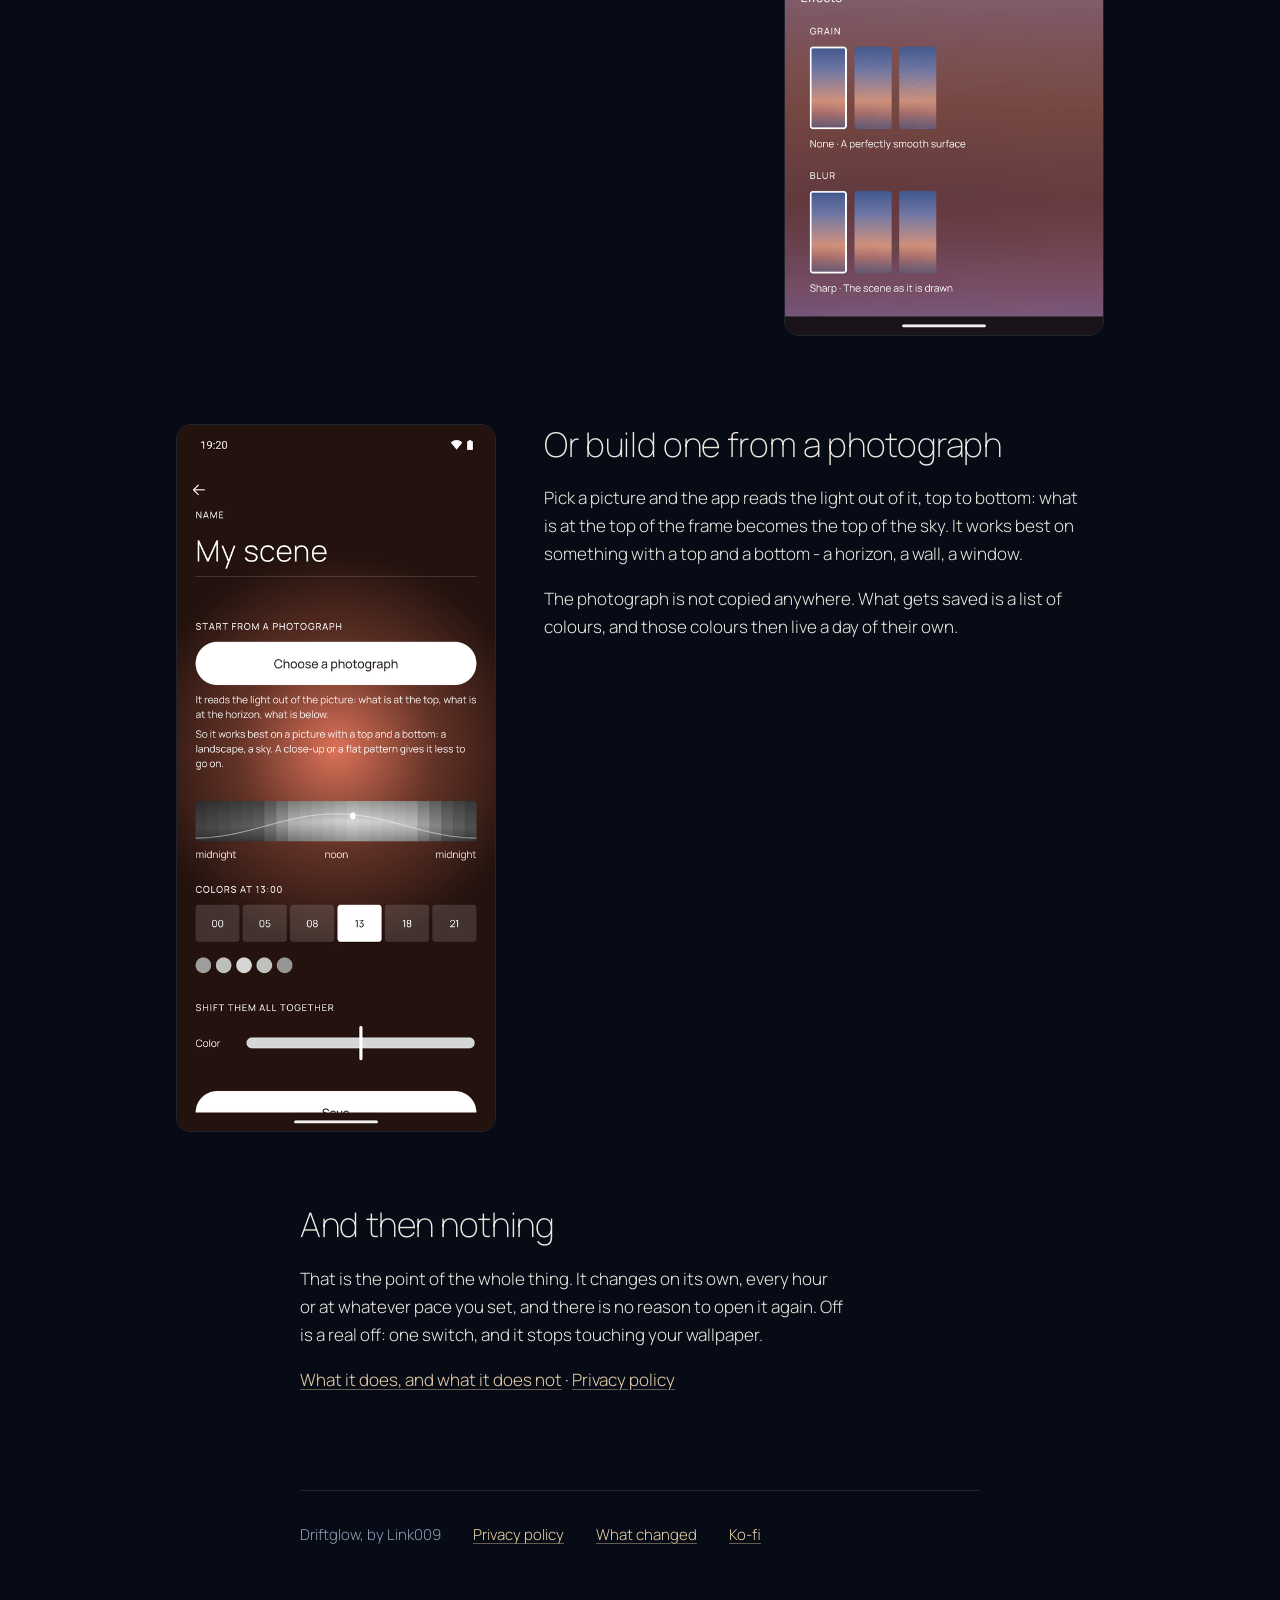
==== commit 8840ddf3: "Add files via upload" ====
--- a/how.html
+++ b/how.html
@@ -148,6 +148,8 @@
 <footer>
     <span>Driftglow, by Link009</span>
     <a href="privacy.html">Privacy policy</a>
+    <a href="changes.html">What changed</a>
+    <a href="https://ko-fi.com/link009" rel="noopener">Ko-fi</a>
 </footer>
 
 </div>
--- a/style.css
+++ b/style.css
@@ -596,7 +596,10 @@
 }
 
 @media (max-width: 46rem) {
-    .feature {
+    /* .flip va nominata: da sola .feature perde contro .feature.flip, e le
+       sezioni girate restavano su due colonne anche sul telefono. */
+    .feature,
+    .feature.flip {
         grid-template-columns: minmax(0, 1fr);
         gap: 2rem;
         max-width: 26rem;
